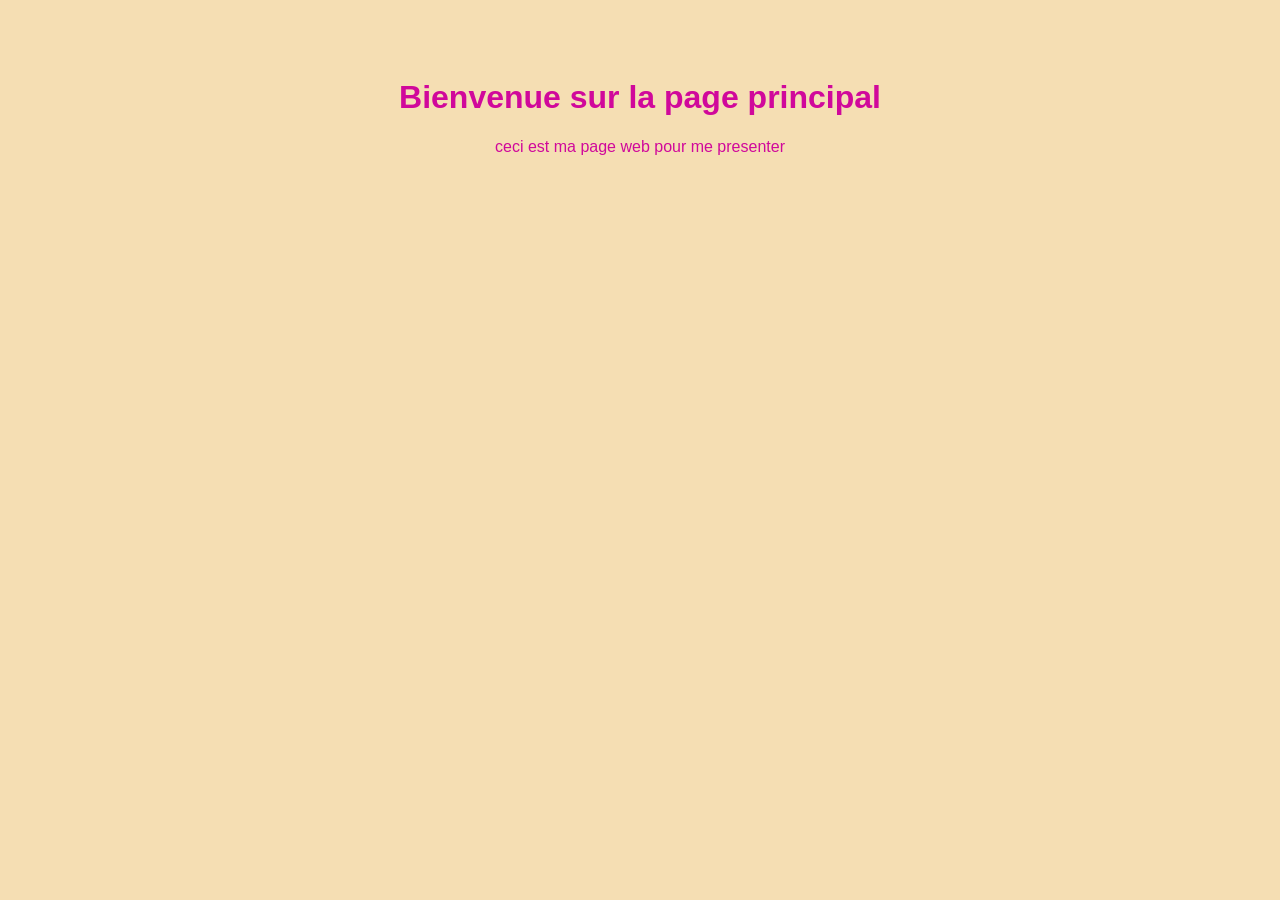
==== index.html @ 8b2f85ef "Add files via upload" ====
<!DOCTYPE html>
<html lang="fr">
    <head>
        <meta charset="utf-8">
        <title>Ceci est un site sur les oiseaux</title>   

        <link href="main.css" rel="stylesheet">
    </head>
    <body>
        <h1>Bienvenue sur la page principal</h1>
        <p>ceci est ma page web pour me presenter</p>



    </body>
</html>
---- main.css ----
body {
    background-color: wheat;
    color: rgb(208, 8, 155);
    font-family: Arial, sans-serif;
    text-align: center;
    padding: 50px;
}

h2 {
    text-align:left ;

}

p {
    text-align:center ;

}
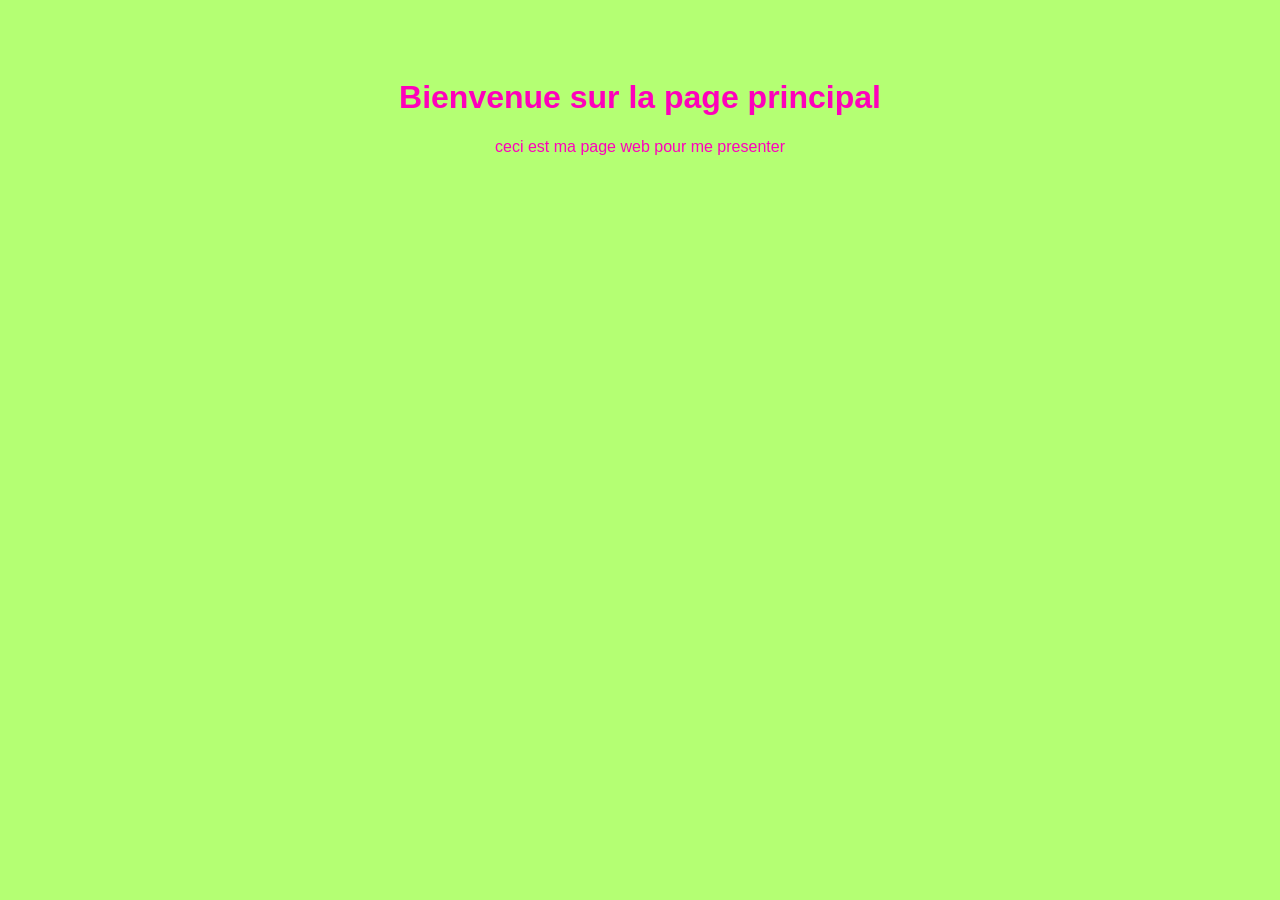
==== commit 3ccf64dc: "Add files via upload" ====
--- a/index.html
+++ b/index.html
@@ -2,7 +2,7 @@
 <html lang="fr">
     <head>
         <meta charset="utf-8">
-        <title>Ceci est un site sur les oiseaux</title>   
+        <title>Theimx</title>   
 
         <link href="main.css" rel="stylesheet">
     </head>
--- a/main.css
+++ b/main.css
@@ -1,8 +1,8 @@
 
 
 body {
-    background-color: wheat;
-    color: rgb(208, 8, 155);
+    background-color: rgba(119, 255, 0, 0.548);
+    color: rgb(254, 0, 187);
     font-family: Arial, sans-serif;
     text-align: center;
     padding: 50px;
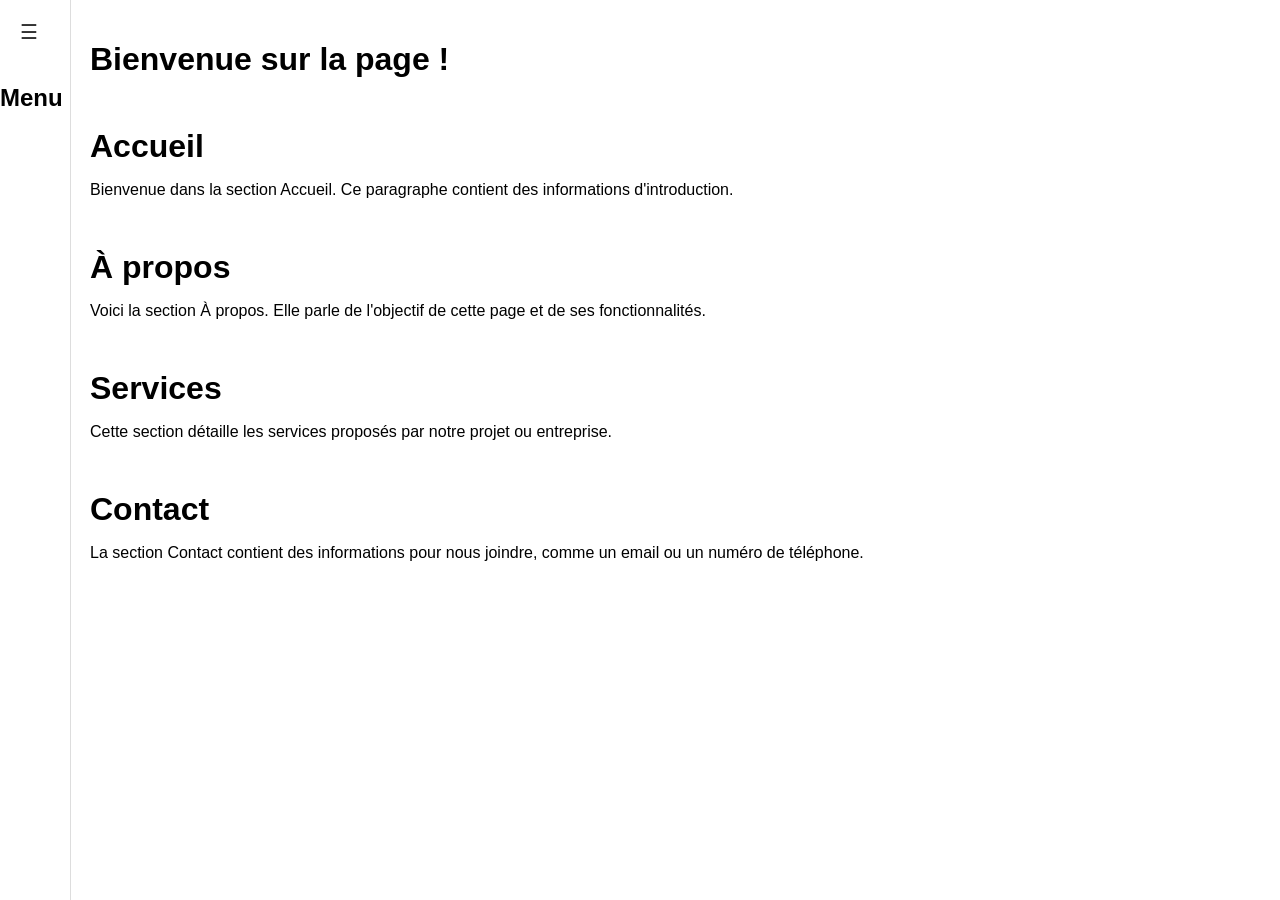
==== commit fd9a4005: "Add files via upload" ====
--- a/index.html
+++ b/index.html
@@ -1,16 +1,45 @@
 <!DOCTYPE html>
-<html lang="fr">
-    <head>
-        <meta charset="utf-8">
-        <title>Theimx</title>   
+<html lang="en">
+<head>
+    <meta charset="UTF-8">
+    <meta name="viewport" content="width=device-width, initial-scale=1.0">
+    <title>Barre Latérale avec Navigation</title>
+    <link rel="stylesheet" href="style.css">
+</head>
+<body>
+    <!-- Barre latérale -->
+    <div class="sidebar" id="sidebar">
+        <button class="toggle-btn" id="toggle-btn">☰</button>
+        <h2>Menu</h2>
+        <ul>
+            <li><a href="#section1">Accueil</a></li>
+            <li><a href="#section2">À propos</a></li>
+            <li><a href="#section3">Services</a></li>
+            <li><a href="#section4">Contact</a></li>
+        </ul>
+    </div>
 
-        <link href="main.css" rel="stylesheet">
-    </head>
-    <body>
-        <h1>Bienvenue sur la page principal</h1>
-        <p>ceci est ma page web pour me presenter</p>
+    <!-- Contenu principal -->
+    <div class="content" id="content">
+        <h1>Bienvenue sur la page !</h1>
+        <section id="section1">
+            <h2>Accueil</h2>
+            <p>Bienvenue dans la section Accueil. Ce paragraphe contient des informations d'introduction.</p>
+        </section>
+        <section id="section2">
+            <h2>À propos</h2>
+            <p>Voici la section À propos. Elle parle de l'objectif de cette page et de ses fonctionnalités.</p>
+        </section>
+        <section id="section3">
+            <h2>Services</h2>
+            <p>Cette section détaille les services proposés par notre projet ou entreprise.</p>
+        </section>
+        <section id="section4">
+            <h2>Contact</h2>
+            <p>La section Contact contient des informations pour nous joindre, comme un email ou un numéro de téléphone.</p>
+        </section>
+    </div>
 
-
-
-    </body>
-</html>+    <script src="script.js"></script>
+</body>
+</html>
--- a/style.css
+++ b/style.css
@@ -0,0 +1,115 @@
+body {
+    margin: 0;
+    font-family: Arial, sans-serif;
+    display: flex;
+    scroll-behavior: smooth; /* Défilement fluide */
+}
+
+/* Barre latérale */
+.sidebar {
+    width: 70px; /* Par défaut : format petit */
+    height: 100vh;
+    background-color: #ffffff;
+    border-right: 1px solid #ddd;
+    position: fixed;
+    top: 0;
+    left: 0;
+    transition: width 0.3s;
+    overflow: hidden;
+    display: flex;
+    flex-direction: column;
+}
+
+.sidebar.expanded {
+    width: 250px; /* Format allongé */
+}
+
+.sidebar ul {
+    list-style: none;
+    padding: 0;
+    margin: 0;
+    flex-grow: 1;
+    display: none; /* Liens cachés par défaut */
+}
+
+.sidebar.expanded ul {
+    display: block; /* Liens visibles quand allongée */
+}
+
+.sidebar ul li {
+    display: flex;
+    align-items: center;
+    padding: 10px 20px;
+    cursor: pointer;
+    transition: background-color 0.3s;
+}
+
+.sidebar ul li:hover {
+    background-color: #f1f1f1;
+}
+
+.sidebar ul li a {
+    text-decoration: none;
+    color: #333;
+    display: flex;
+    align-items: center;
+    width: 100%;
+}
+
+.sidebar ul li a i {
+    font-size: 20px;
+    margin-right: 20px;
+    transition: margin-right 0.3s;
+}
+
+.sidebar.expanded ul li a i {
+    margin-right: 20px;
+}
+
+.sidebar ul li a span {
+    flex-grow: 1;
+    font-size: 16px;
+    white-space: nowrap;
+    overflow: hidden;
+    opacity: 0; /* Texte invisible par défaut */
+    transition: opacity 0.3s, visibility 0.3s;
+    visibility: hidden;
+}
+
+.sidebar.expanded ul li a span {
+    opacity: 1; /* Texte visible */
+    visibility: visible;
+}
+
+/* Bouton pour rétracter/étendre */
+.toggle-btn {
+    background: none;
+    border: none;
+    padding: 10px;
+    cursor: pointer;
+    color: #333;
+    font-size: 20px;
+    margin: 10px;
+    align-self: flex-start;
+}
+
+/* Contenu principal */
+.content {
+    margin-left: 70px; /* Par défaut : barre petite */
+    padding: 20px;
+    transition: margin-left 0.3s;
+    width: 100%;
+}
+
+.content.expanded {
+    margin-left: 250px; /* Barre allongée */
+}
+
+section {
+    margin: 50px 0;
+}
+
+section h2 {
+    font-size: 2em;
+    margin-bottom: 10px;
+}
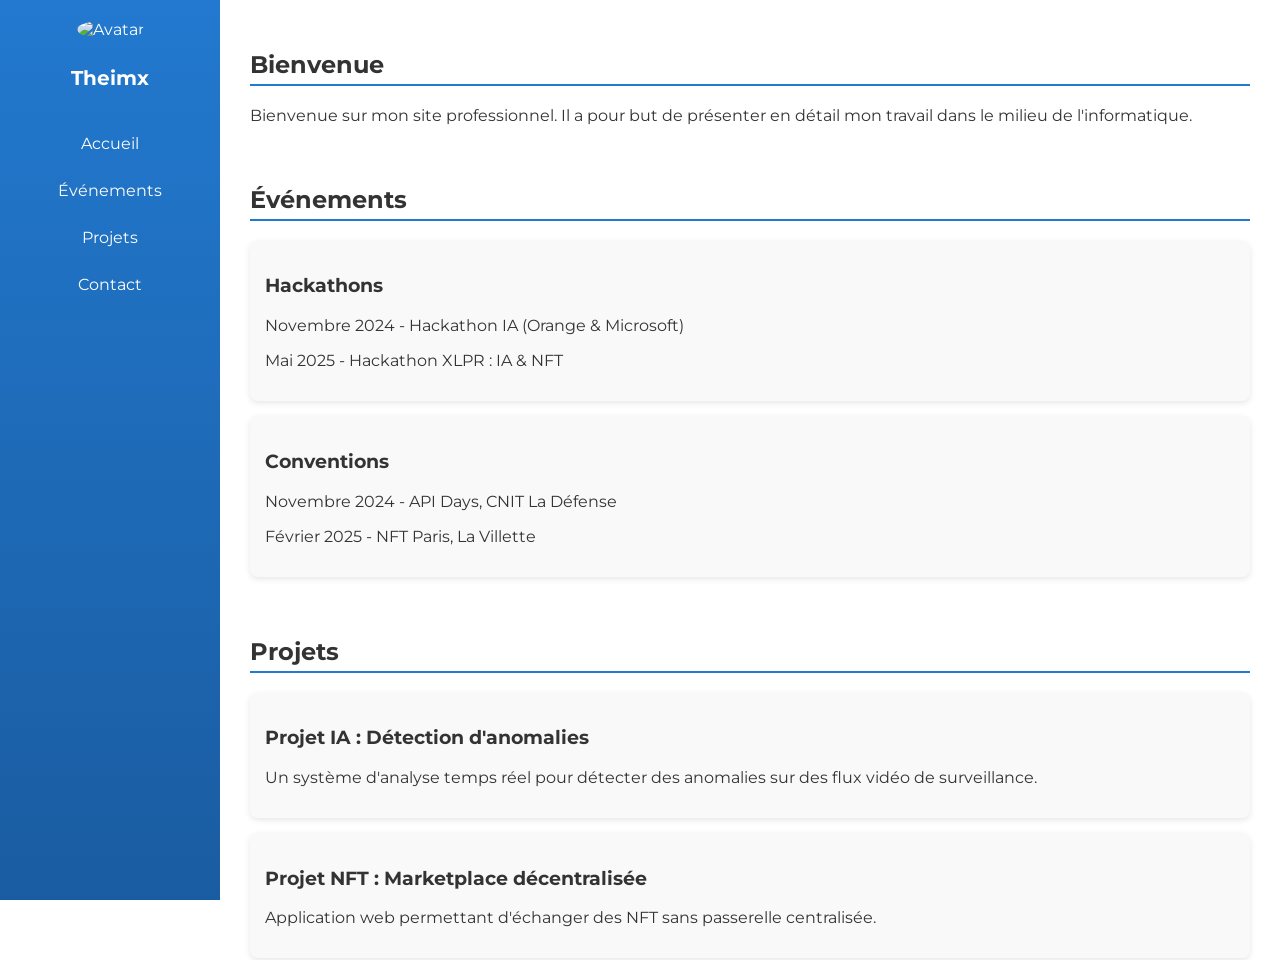
==== commit 1c996a30: "Add files via upload" ====
--- a/index.html
+++ b/index.html
@@ -1,45 +1,128 @@
-<!DOCTYPE html>
-<html lang="en">
-<head>
-    <meta charset="UTF-8">
-    <meta name="viewport" content="width=device-width, initial-scale=1.0">
-    <title>Barre Latérale avec Navigation</title>
-    <link rel="stylesheet" href="style.css">
-</head>
-<body>
-    <!-- Barre latérale -->
-    <div class="sidebar" id="sidebar">
-        <button class="toggle-btn" id="toggle-btn">☰</button>
-        <h2>Menu</h2>
-        <ul>
-            <li><a href="#section1">Accueil</a></li>
-            <li><a href="#section2">À propos</a></li>
-            <li><a href="#section3">Services</a></li>
-            <li><a href="#section4">Contact</a></li>
-        </ul>
-    </div>
-
-    <!-- Contenu principal -->
-    <div class="content" id="content">
-        <h1>Bienvenue sur la page !</h1>
-        <section id="section1">
-            <h2>Accueil</h2>
-            <p>Bienvenue dans la section Accueil. Ce paragraphe contient des informations d'introduction.</p>
-        </section>
-        <section id="section2">
-            <h2>À propos</h2>
-            <p>Voici la section À propos. Elle parle de l'objectif de cette page et de ses fonctionnalités.</p>
-        </section>
-        <section id="section3">
-            <h2>Services</h2>
-            <p>Cette section détaille les services proposés par notre projet ou entreprise.</p>
-        </section>
-        <section id="section4">
-            <h2>Contact</h2>
-            <p>La section Contact contient des informations pour nous joindre, comme un email ou un numéro de téléphone.</p>
-        </section>
-    </div>
-
-    <script src="script.js"></script>
-</body>
-</html>
+<!DOCTYPE html>
+<html lang="fr">
+<head>
+  <meta charset="UTF-8" />
+  <meta name="viewport" content="width=device-width, initial-scale=1" />
+  <title>Theimx Homepage</title>
+  <link rel="icon" type="image/png" href="assets/Gregor_Samsa.jpg">
+  <link href="https://fonts.googleapis.com/css2?family=Montserrat:wght@400;700&display=swap" rel="stylesheet">
+  <style>
+    body {
+      margin: 0;
+      font-family: 'Montserrat', sans-serif;
+      display: flex;
+      height: 100vh;
+      overflow-x: hidden;
+      color: #333;
+    }
+
+    /* Sidebar */
+    .sidebar {
+      position: fixed;
+      top: 0;
+      left: 0;
+      width: 220px;
+      height: 100%;
+      background: linear-gradient(180deg, #2279cf, #1a5ca1);
+      padding-top: 20px;
+      box-sizing: border-box;
+      color: white;
+      text-align: center;
+    }
+    .sidebar img {
+      width: 80px;
+      border-radius: 50%;
+      margin-bottom: 10px;
+    }
+    .sidebar h1 {
+      font-size: 20px;
+      margin-bottom: 30px;
+    }
+    .sidebar a {
+      display: block;
+      padding: 14px 20px;
+      color: white;
+      text-decoration: none;
+      transition: background-color 0.3s ease, padding-left 0.3s ease;
+    }
+    .sidebar a:hover {
+      background-color: #34495e;
+      padding-left: 30px;
+    }
+
+    /* Main content */
+    .content {
+      margin-left: 220px;
+      padding: 30px;
+      overflow-y: auto;
+      flex: 1;
+      height: 100vh;
+    }
+    section {
+      margin-bottom: 60px;
+    }
+    section h2 {
+      border-bottom: 2px solid #2279cf;
+      padding-bottom: 5px;
+    }
+    .card {
+      background: #f9f9f9;
+      padding: 15px;
+      margin-bottom: 15px;
+      border-radius: 8px;
+      box-shadow: 0 2px 6px rgba(0,0,0,0.1);
+    }
+  </style>
+</head>
+<body>
+
+  <nav class="sidebar">
+    <img src="assets/Gregor_Samsa.jpg" alt="Avatar">
+    <h1>Theimx</h1>
+    <a href="#para1">Accueil</a>
+    <a href="#para2">Événements</a>
+    <a href="#para3">Projets</a>
+    <a href="#para4">Contact</a>
+  </nav>
+
+  <main class="content">
+    <section id="para1">
+      <h2>Bienvenue</h2>
+      <p>Bienvenue sur mon site professionnel. Il a pour but de présenter en détail mon travail dans le milieu de l'informatique.</p>
+    </section>
+
+    <section id="para2">
+      <h2>Événements</h2>
+      <div class="card">
+        <h3>Hackathons</h3>
+        <p>Novembre 2024 - Hackathon IA (Orange & Microsoft)</p>
+        <p>Mai 2025 - Hackathon XLPR : IA & NFT</p>
+      </div>
+      <div class="card">
+        <h3>Conventions</h3>
+        <p>Novembre 2024 - API Days, CNIT La Défense</p>
+        <p>Février 2025 - NFT Paris, La Villette</p>
+      </div>
+    </section>
+
+    <section id="para3">
+      <h2>Projets</h2>
+      <div class="card">
+        <h3>Projet IA : Détection d'anomalies</h3>
+        <p>Un système d'analyse temps réel pour détecter des anomalies sur des flux vidéo de surveillance.</p>
+      </div>
+      <div class="card">
+        <h3>Projet NFT : Marketplace décentralisée</h3>
+        <p>Application web permettant d'échanger des NFT sans passerelle centralisée.</p>
+      </div>
+    </section>
+
+    <section id="para4">
+      <h2>Contact</h2>
+      <p>Liens vers mon Github :</p>
+      <a href="https://github.com/Theimx" target="_blank">Github Theimx</a>
+    </section>
+  </main>
+
+</body>
+</html>
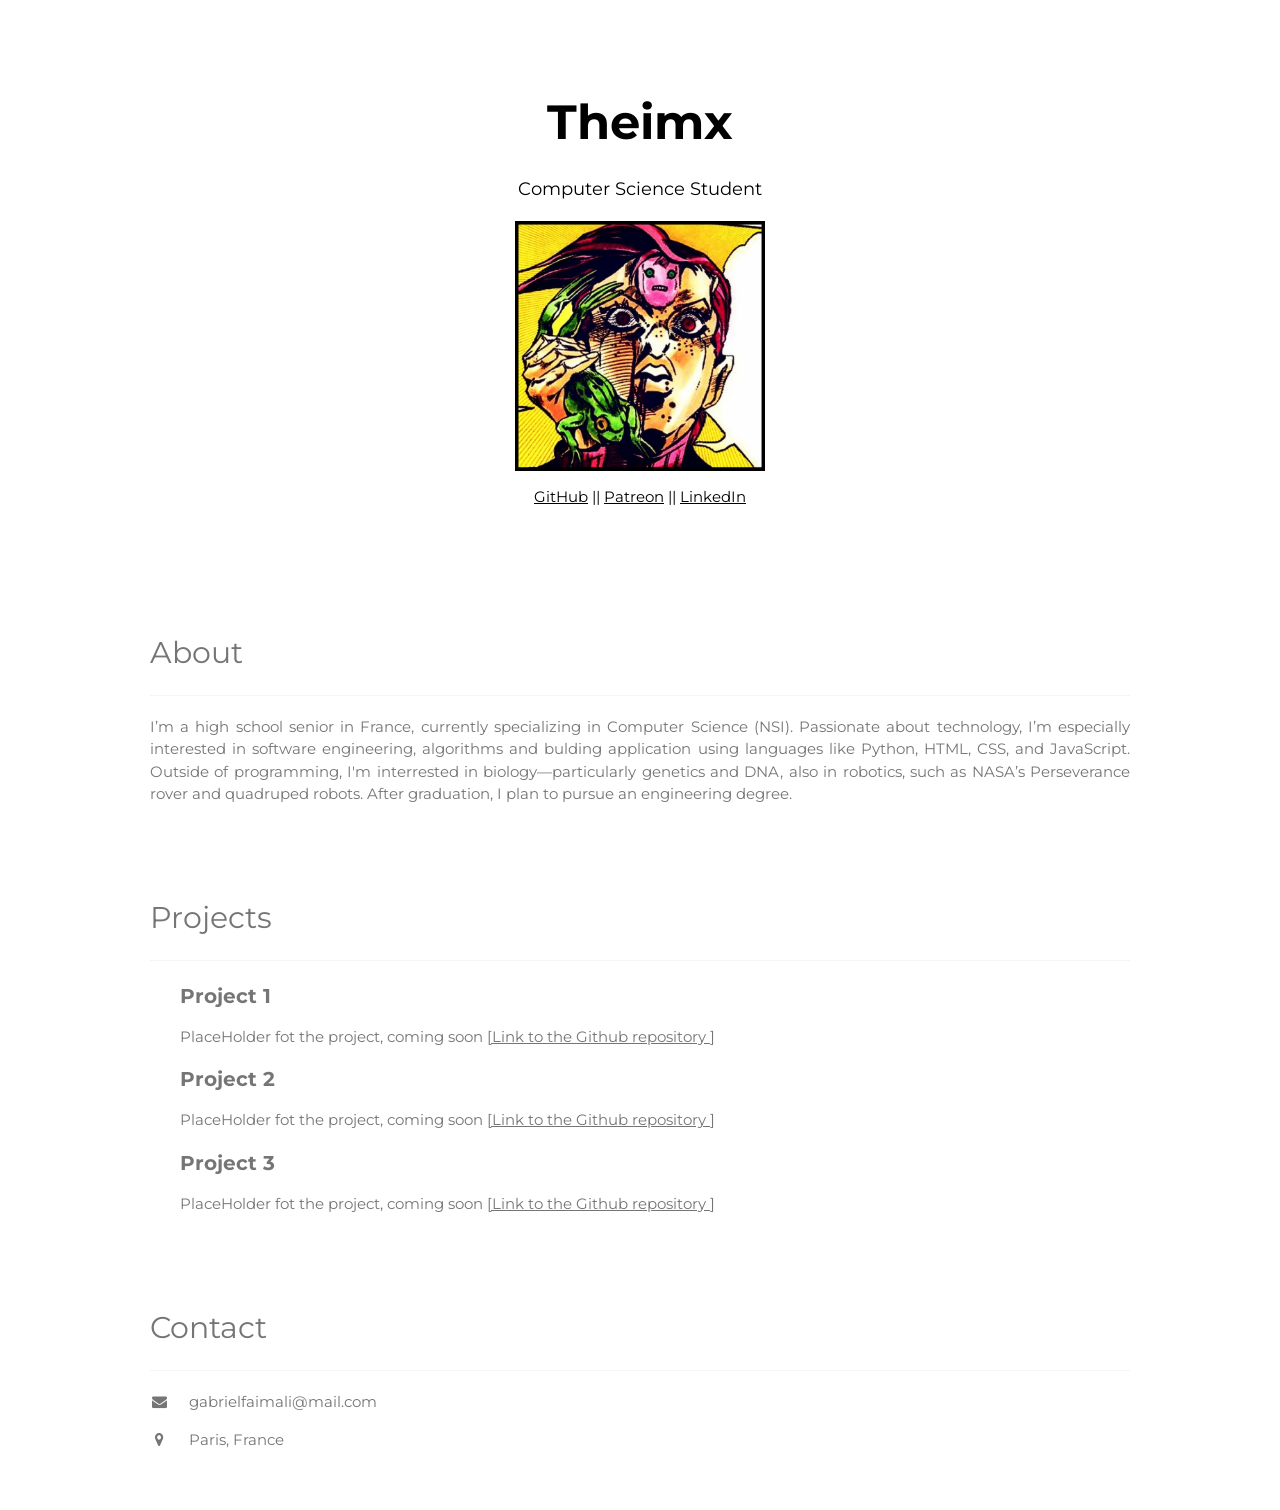
==== commit 9e949da0: "Add files via upload" ====
--- a/index.html
+++ b/index.html
@@ -1,128 +1,74 @@
-<!DOCTYPE html>
-<html lang="fr">
-<head>
-  <meta charset="UTF-8" />
-  <meta name="viewport" content="width=device-width, initial-scale=1" />
-  <title>Theimx Homepage</title>
-  <link rel="icon" type="image/png" href="assets/Gregor_Samsa.jpg">
-  <link href="https://fonts.googleapis.com/css2?family=Montserrat:wght@400;700&display=swap" rel="stylesheet">
-  <style>
-    body {
-      margin: 0;
-      font-family: 'Montserrat', sans-serif;
-      display: flex;
-      height: 100vh;
-      overflow-x: hidden;
-      color: #333;
-    }
-
-    /* Sidebar */
-    .sidebar {
-      position: fixed;
-      top: 0;
-      left: 0;
-      width: 220px;
-      height: 100%;
-      background: linear-gradient(180deg, #2279cf, #1a5ca1);
-      padding-top: 20px;
-      box-sizing: border-box;
-      color: white;
-      text-align: center;
-    }
-    .sidebar img {
-      width: 80px;
-      border-radius: 50%;
-      margin-bottom: 10px;
-    }
-    .sidebar h1 {
-      font-size: 20px;
-      margin-bottom: 30px;
-    }
-    .sidebar a {
-      display: block;
-      padding: 14px 20px;
-      color: white;
-      text-decoration: none;
-      transition: background-color 0.3s ease, padding-left 0.3s ease;
-    }
-    .sidebar a:hover {
-      background-color: #34495e;
-      padding-left: 30px;
-    }
-
-    /* Main content */
-    .content {
-      margin-left: 220px;
-      padding: 30px;
-      overflow-y: auto;
-      flex: 1;
-      height: 100vh;
-    }
-    section {
-      margin-bottom: 60px;
-    }
-    section h2 {
-      border-bottom: 2px solid #2279cf;
-      padding-bottom: 5px;
-    }
-    .card {
-      background: #f9f9f9;
-      padding: 15px;
-      margin-bottom: 15px;
-      border-radius: 8px;
-      box-shadow: 0 2px 6px rgba(0,0,0,0.1);
-    }
-  </style>
-</head>
-<body>
-
-  <nav class="sidebar">
-    <img src="assets/Gregor_Samsa.jpg" alt="Avatar">
-    <h1>Theimx</h1>
-    <a href="#para1">Accueil</a>
-    <a href="#para2">Événements</a>
-    <a href="#para3">Projets</a>
-    <a href="#para4">Contact</a>
-  </nav>
-
-  <main class="content">
-    <section id="para1">
-      <h2>Bienvenue</h2>
-      <p>Bienvenue sur mon site professionnel. Il a pour but de présenter en détail mon travail dans le milieu de l'informatique.</p>
-    </section>
-
-    <section id="para2">
-      <h2>Événements</h2>
-      <div class="card">
-        <h3>Hackathons</h3>
-        <p>Novembre 2024 - Hackathon IA (Orange & Microsoft)</p>
-        <p>Mai 2025 - Hackathon XLPR : IA & NFT</p>
-      </div>
-      <div class="card">
-        <h3>Conventions</h3>
-        <p>Novembre 2024 - API Days, CNIT La Défense</p>
-        <p>Février 2025 - NFT Paris, La Villette</p>
-      </div>
-    </section>
-
-    <section id="para3">
-      <h2>Projets</h2>
-      <div class="card">
-        <h3>Projet IA : Détection d'anomalies</h3>
-        <p>Un système d'analyse temps réel pour détecter des anomalies sur des flux vidéo de surveillance.</p>
-      </div>
-      <div class="card">
-        <h3>Projet NFT : Marketplace décentralisée</h3>
-        <p>Application web permettant d'échanger des NFT sans passerelle centralisée.</p>
-      </div>
-    </section>
-
-    <section id="para4">
-      <h2>Contact</h2>
-      <p>Liens vers mon Github :</p>
-      <a href="https://github.com/Theimx" target="_blank">Github Theimx</a>
-    </section>
-  </main>
-
-</body>
-</html>
+<!DOCTYPE html>
+<html lang="fr">
+<head>
+  <meta charset="UTF-8">
+  <title>Theimx | Homepage</title>
+  <meta name="viewport" content="width=device-width, initial-scale=1">
+  <link rel="stylesheet" href="https://www.w3schools.com/w3css/4/w3.css">
+  <link rel="stylesheet" href="https://fonts.googleapis.com/css?family=Montserrat">
+  <link rel="stylesheet" href="https://cdnjs.cloudflare.com/ajax/libs/font-awesome/4.7.0/css/font-awesome.min.css">
+  <style>
+    body, h1, h2, h3, h4, h5, h6 {
+      font-family: "Montserrat", sans-serif;
+    }
+
+    .project-block {
+      margin-left: 30px;
+    }
+  </style>
+</head>
+<body>
+
+<div class="w3-main w3-padding-large" style="max-width:1200px; margin:auto">
+
+  <header class="w3-container w3-center" style="padding:64px 16px">
+    <h1 class="w3-xxxlarge"><b>Theimx</b></h1>
+    <p class="w3-large">Computer Science Student</p> <!-- Software Engineer -->
+    <img src="profil.png" alt="Theimx" width="250" height="250">
+    <p>
+      <a href="https://github.com/Theimx">GitHub</a> ||
+      <a href="https://www.patreon.com/c/Theimx">Patreon</a> ||
+      <a href="https://www.linkedin.com/in/theimx">LinkedIn</a>
+    </p>
+  </header>
+
+  <div class="w3-content w3-justify w3-text-grey w3-padding-32" id="about">
+    <h2>About</h2>
+    <hr class="w3-opacity">
+    <p>
+        I’m a high school senior in France, currently specializing in Computer Science (NSI). Passionate about technology, I’m especially interested in software engineering, algorithms and bulding application using languages like Python, HTML, CSS, and JavaScript.
+        Outside of programming, I'm interrested in biology—particularly genetics and DNA, also in robotics, such as NASA’s Perseverance rover and quadruped robots.
+        After graduation, I plan to pursue an engineering degree.
+    </p>
+  </div>
+
+  <div class="w3-content w3-justify w3-text-grey w3-padding-32" id="projects">
+    <h2>Projects</h2>
+    <hr class="w3-opacity">
+
+    <div class="w3-margin-bottom project-block">
+      <h4><b>Project 1</b></h4>
+      <p>PlaceHolder fot the project, coming soon <a href="#">[Link to the Github repository ]</a></p>
+    </div>
+
+    <div class="w3-margin-bottom project-block">
+      <h4><b>Project 2</b></h4>
+      <p>PlaceHolder fot the project, coming soon <a href="#">[Link to the Github repository ]</a></p>
+    </div>
+
+    <div class="w3-margin-bottom project-block">
+      <h4><b>Project 3</b></h4>
+      <p>PlaceHolder fot the project, coming soon <a href="#">[Link to the Github repository ]</a></p>
+    </div>
+  </div>
+
+  <div class="w3-content w3-justify w3-text-grey w3-padding-32" id="contact">
+    <h2>Contact</h2>
+    <hr class="w3-opacity">
+    <p><i class="fa fa-envelope fa-fw w3-margin-right"></i> gabrielfaimali@mail.com</p>
+    <p><i class="fa fa-map-marker fa-fw w3-margin-right"></i> Paris, France</p>
+  </div>
+
+</div>
+</body>
+</html>
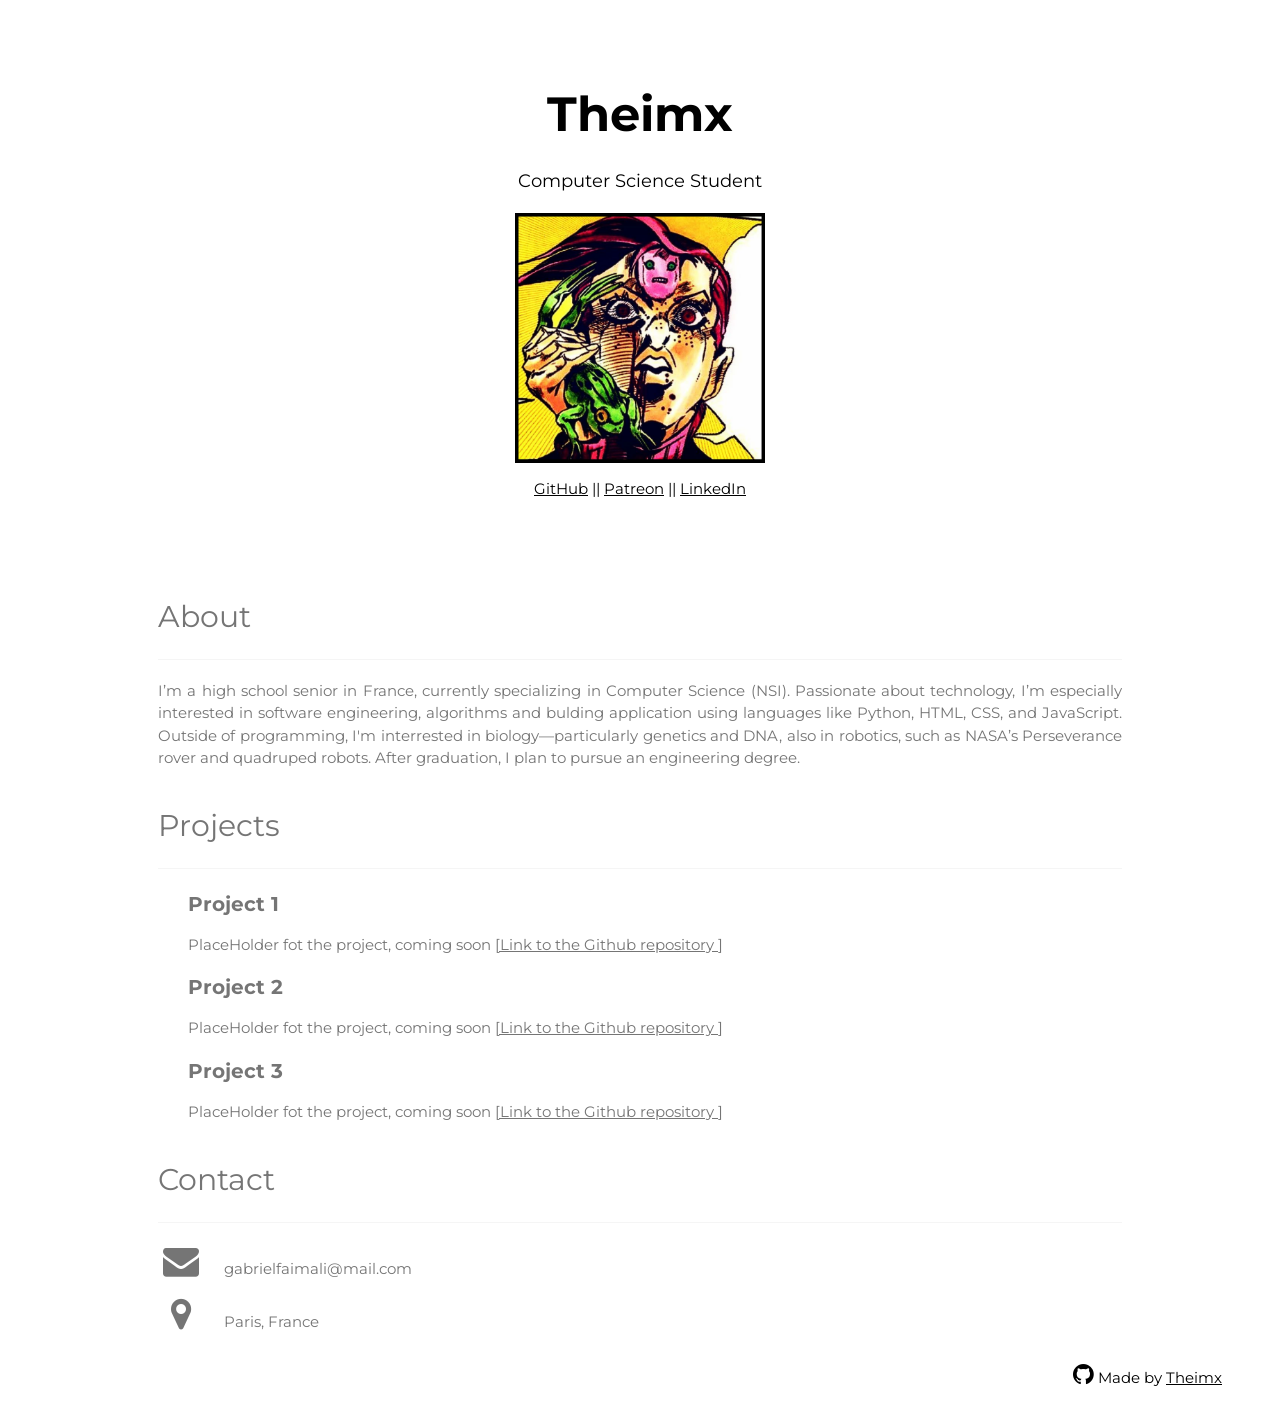
==== commit 502ae3ed: "Add files via upload" ====
--- a/index.html
+++ b/index.html
@@ -16,10 +16,17 @@
       margin-left: 30px;
     }
   </style>
+  
+  <meta property="og:title" content="Theimx - Homepage" />
+  <meta property="og:description" content="Developer website." />
+  <meta property="og:image" content="https://theimx.github.io/Theimx-Homepage/profil.png" />
+  <meta property="og:url" content="https://theimx.github.io/Theimx-Homepage/" />
+  <meta property="og:type" content="website" />
+
 </head>
 <body>
 
-<div class="w3-main w3-padding-large" style="max-width:1200px; margin:auto">
+<div class="w3-main w3-padding-small" style="max-width:1200px; margin:auto">
 
   <header class="w3-container w3-center" style="padding:64px 16px">
     <h1 class="w3-xxxlarge"><b>Theimx</b></h1>
@@ -32,7 +39,7 @@
     </p>
   </header>
 
-  <div class="w3-content w3-justify w3-text-grey w3-padding-32" id="about">
+  <div class="w3-content w3-justify w3-text-grey w3-padding-small" id="about">
     <h2>About</h2>
     <hr class="w3-opacity">
     <p>
@@ -42,7 +49,7 @@
     </p>
   </div>
 
-  <div class="w3-content w3-justify w3-text-grey w3-padding-32" id="projects">
+  <div class="w3-content w3-justify w3-text-grey w3-padding-small" id="projects">
     <h2>Projects</h2>
     <hr class="w3-opacity">
 
@@ -62,13 +69,17 @@
     </div>
   </div>
 
-  <div class="w3-content w3-justify w3-text-grey w3-padding-32" id="contact">
+  <div class="w3-content w3-justify w3-text-grey w3-padding-small" id="contact">
     <h2>Contact</h2>
     <hr class="w3-opacity">
-    <p><i class="fa fa-envelope fa-fw w3-margin-right"></i> gabrielfaimali@mail.com</p>
-    <p><i class="fa fa-map-marker fa-fw w3-margin-right"></i> Paris, France</p>
+    <p><i class="fa fa-envelope fa-fw w3-margin-right" style="font-size:36px"></i> gabrielfaimali@mail.com</p>
+    <p><i class="fa fa-map-marker fa-fw w3-margin-right" style="font-size:36px"></i> Paris, France</p>
+    
   </div>
-
+  <footer style="text-align: right; padding: 10px; position: relative; bottom: 0; width: 100%;">
+    <i class="fa fa-github" style="font-size:24px"></i> Made by <a href="https://github.com/Theimx">Theimx</a>
+  </footer>
+  
 </div>
 </body>
 </html>
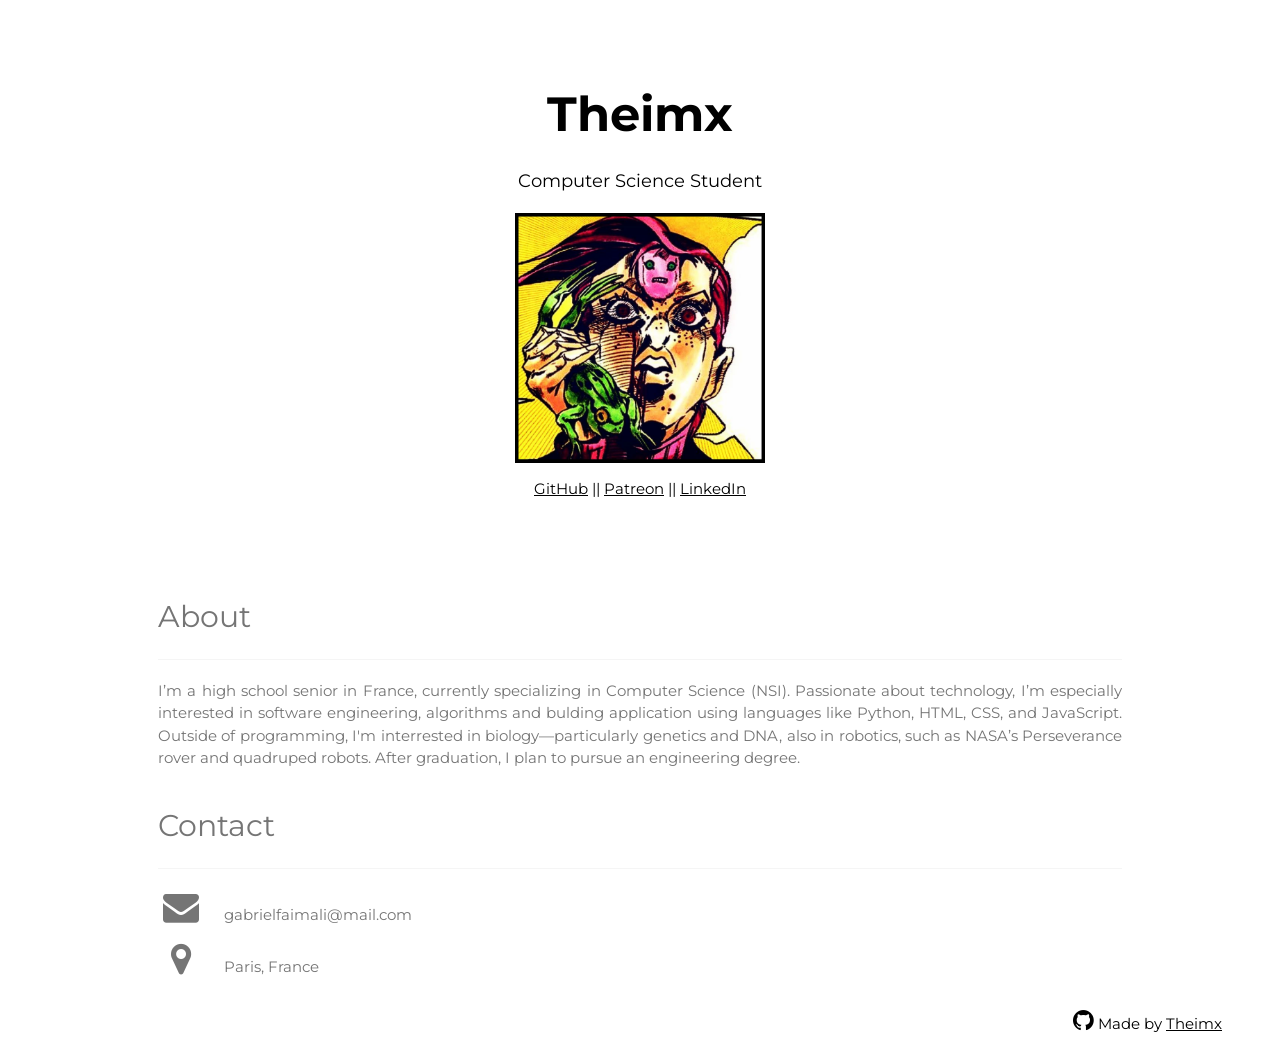
==== commit faaac10a: "Update index.html" ====
--- a/index.html
+++ b/index.html
@@ -49,25 +49,7 @@
     </p>
   </div>
 
-  <div class="w3-content w3-justify w3-text-grey w3-padding-small" id="projects">
-    <h2>Projects</h2>
-    <hr class="w3-opacity">
 
-    <div class="w3-margin-bottom project-block">
-      <h4><b>Project 1</b></h4>
-      <p>PlaceHolder fot the project, coming soon <a href="#">[Link to the Github repository ]</a></p>
-    </div>
-
-    <div class="w3-margin-bottom project-block">
-      <h4><b>Project 2</b></h4>
-      <p>PlaceHolder fot the project, coming soon <a href="#">[Link to the Github repository ]</a></p>
-    </div>
-
-    <div class="w3-margin-bottom project-block">
-      <h4><b>Project 3</b></h4>
-      <p>PlaceHolder fot the project, coming soon <a href="#">[Link to the Github repository ]</a></p>
-    </div>
-  </div>
 
   <div class="w3-content w3-justify w3-text-grey w3-padding-small" id="contact">
     <h2>Contact</h2>
@@ -83,3 +65,4 @@
 </div>
 </body>
 </html>
+
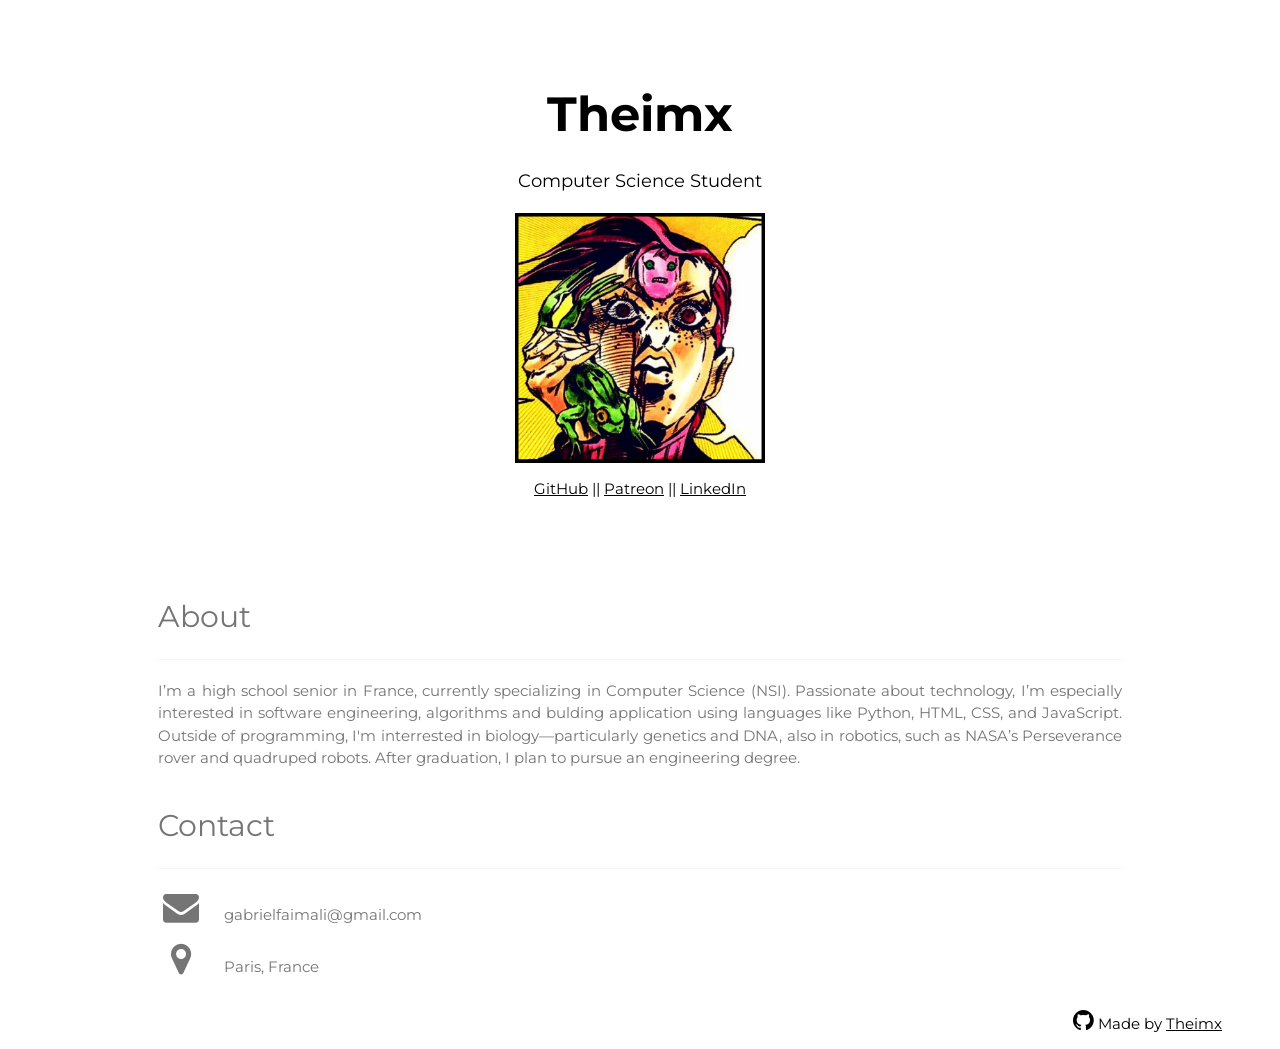
==== commit c5015be5: "Update index.html" ====
--- a/index.html
+++ b/index.html
@@ -54,7 +54,7 @@
   <div class="w3-content w3-justify w3-text-grey w3-padding-small" id="contact">
     <h2>Contact</h2>
     <hr class="w3-opacity">
-    <p><i class="fa fa-envelope fa-fw w3-margin-right" style="font-size:36px"></i> gabrielfaimali@mail.com</p>
+    <p><i class="fa fa-envelope fa-fw w3-margin-right" style="font-size:36px"></i> gabrielfaimali@gmail.com</p>
     <p><i class="fa fa-map-marker fa-fw w3-margin-right" style="font-size:36px"></i> Paris, France</p>
     
   </div>
@@ -66,3 +66,4 @@
 </body>
 </html>
 
+
